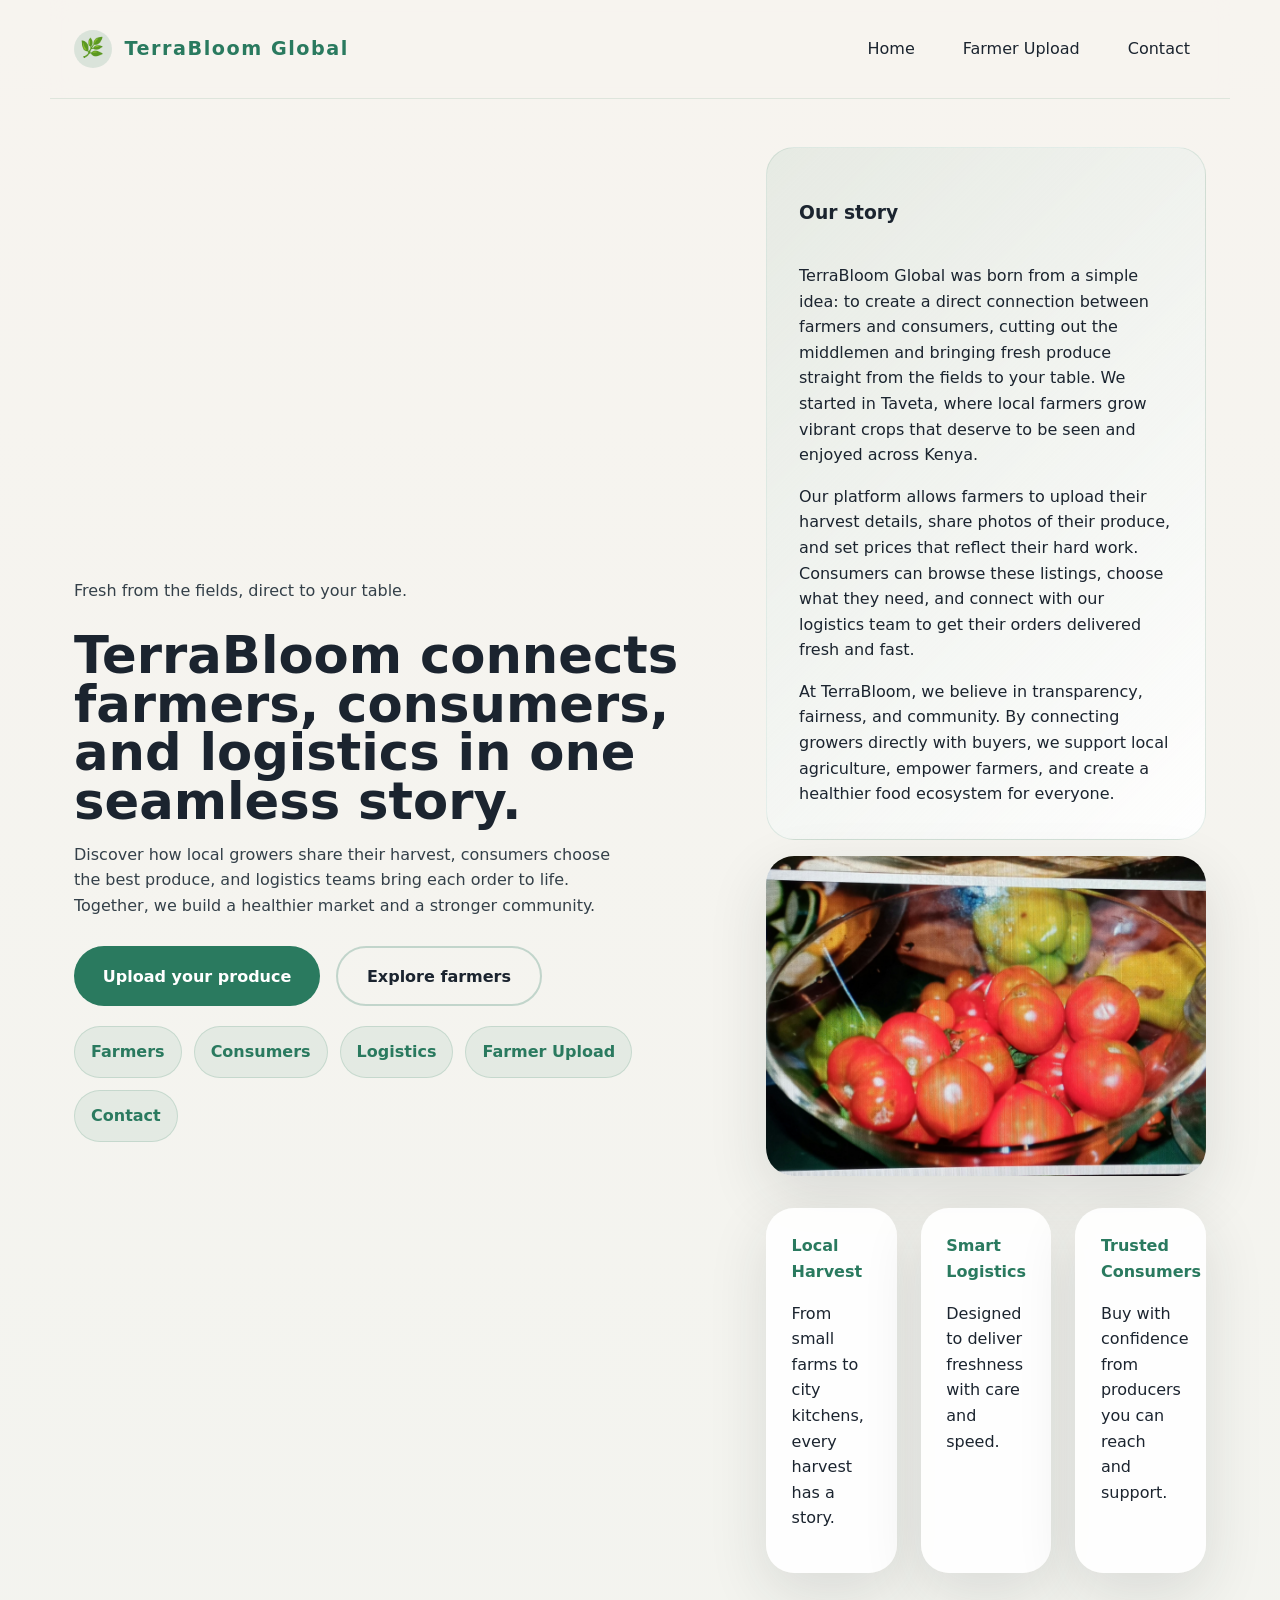
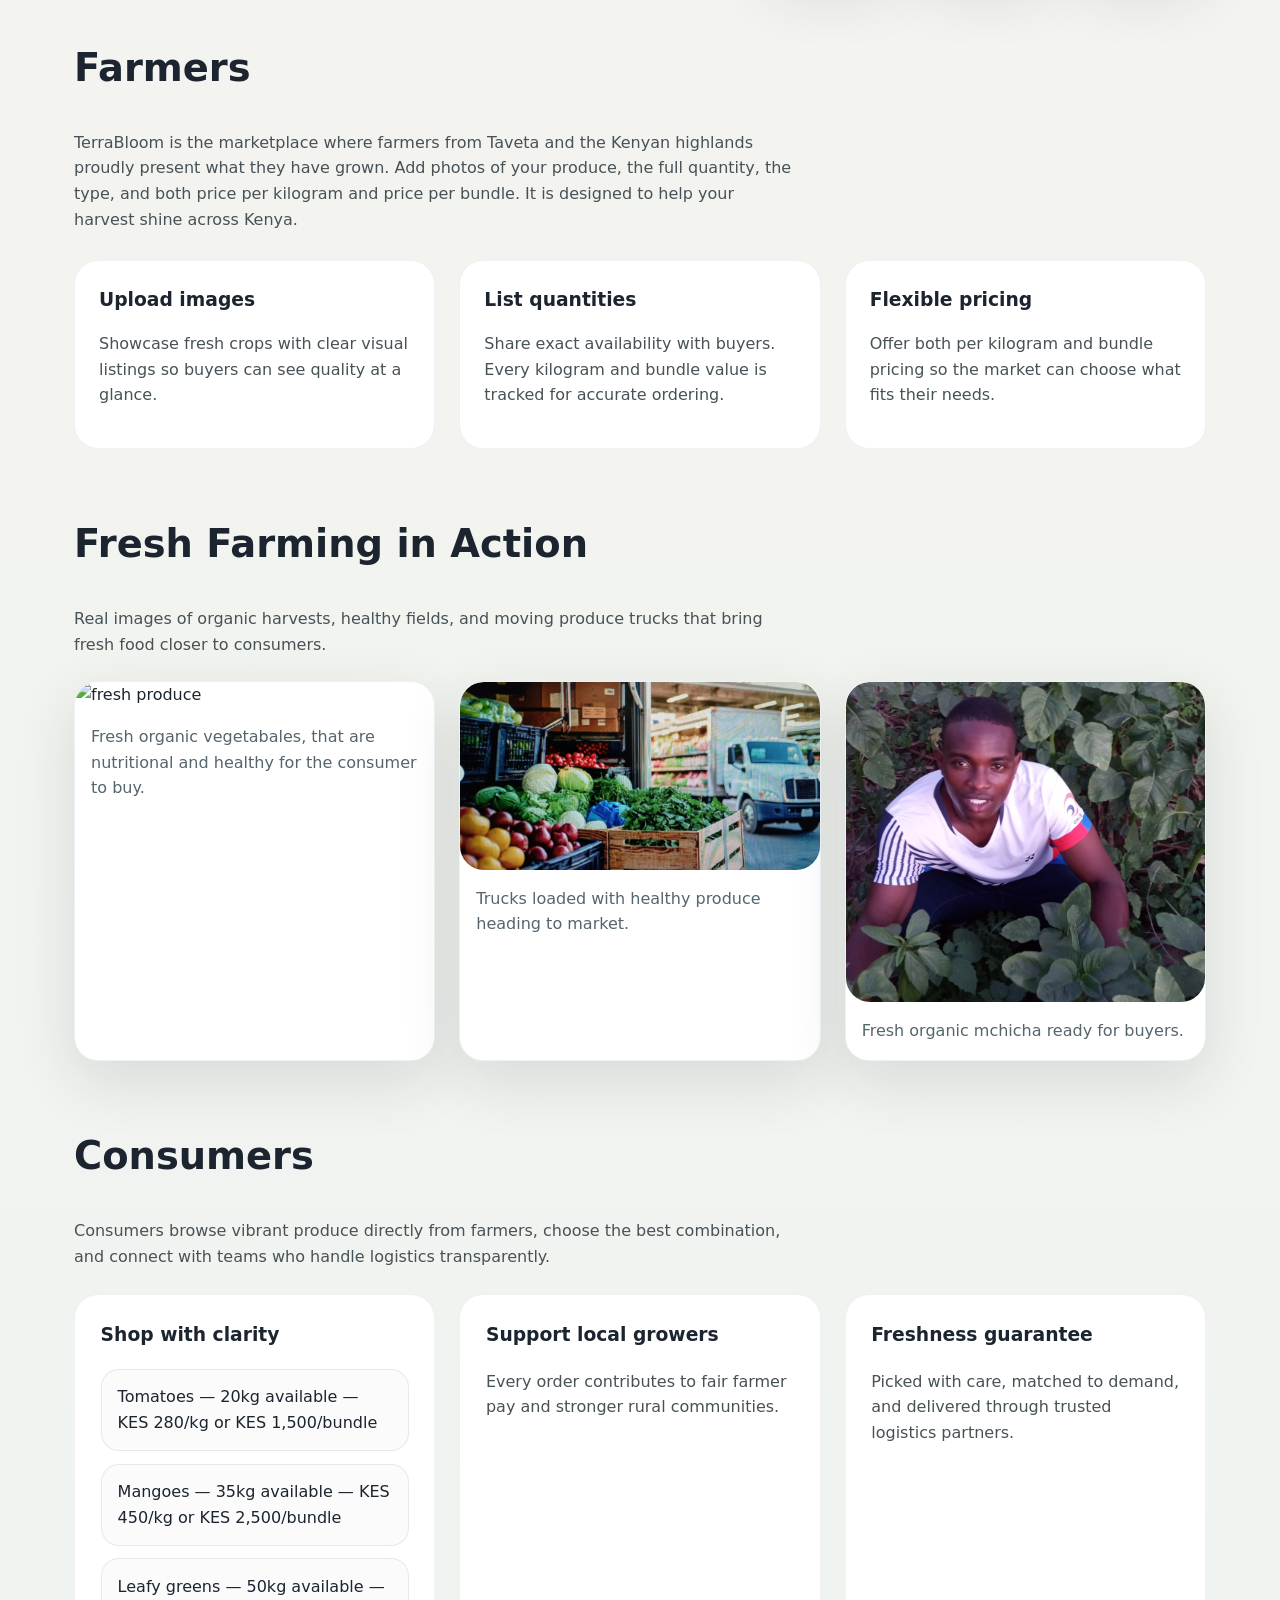
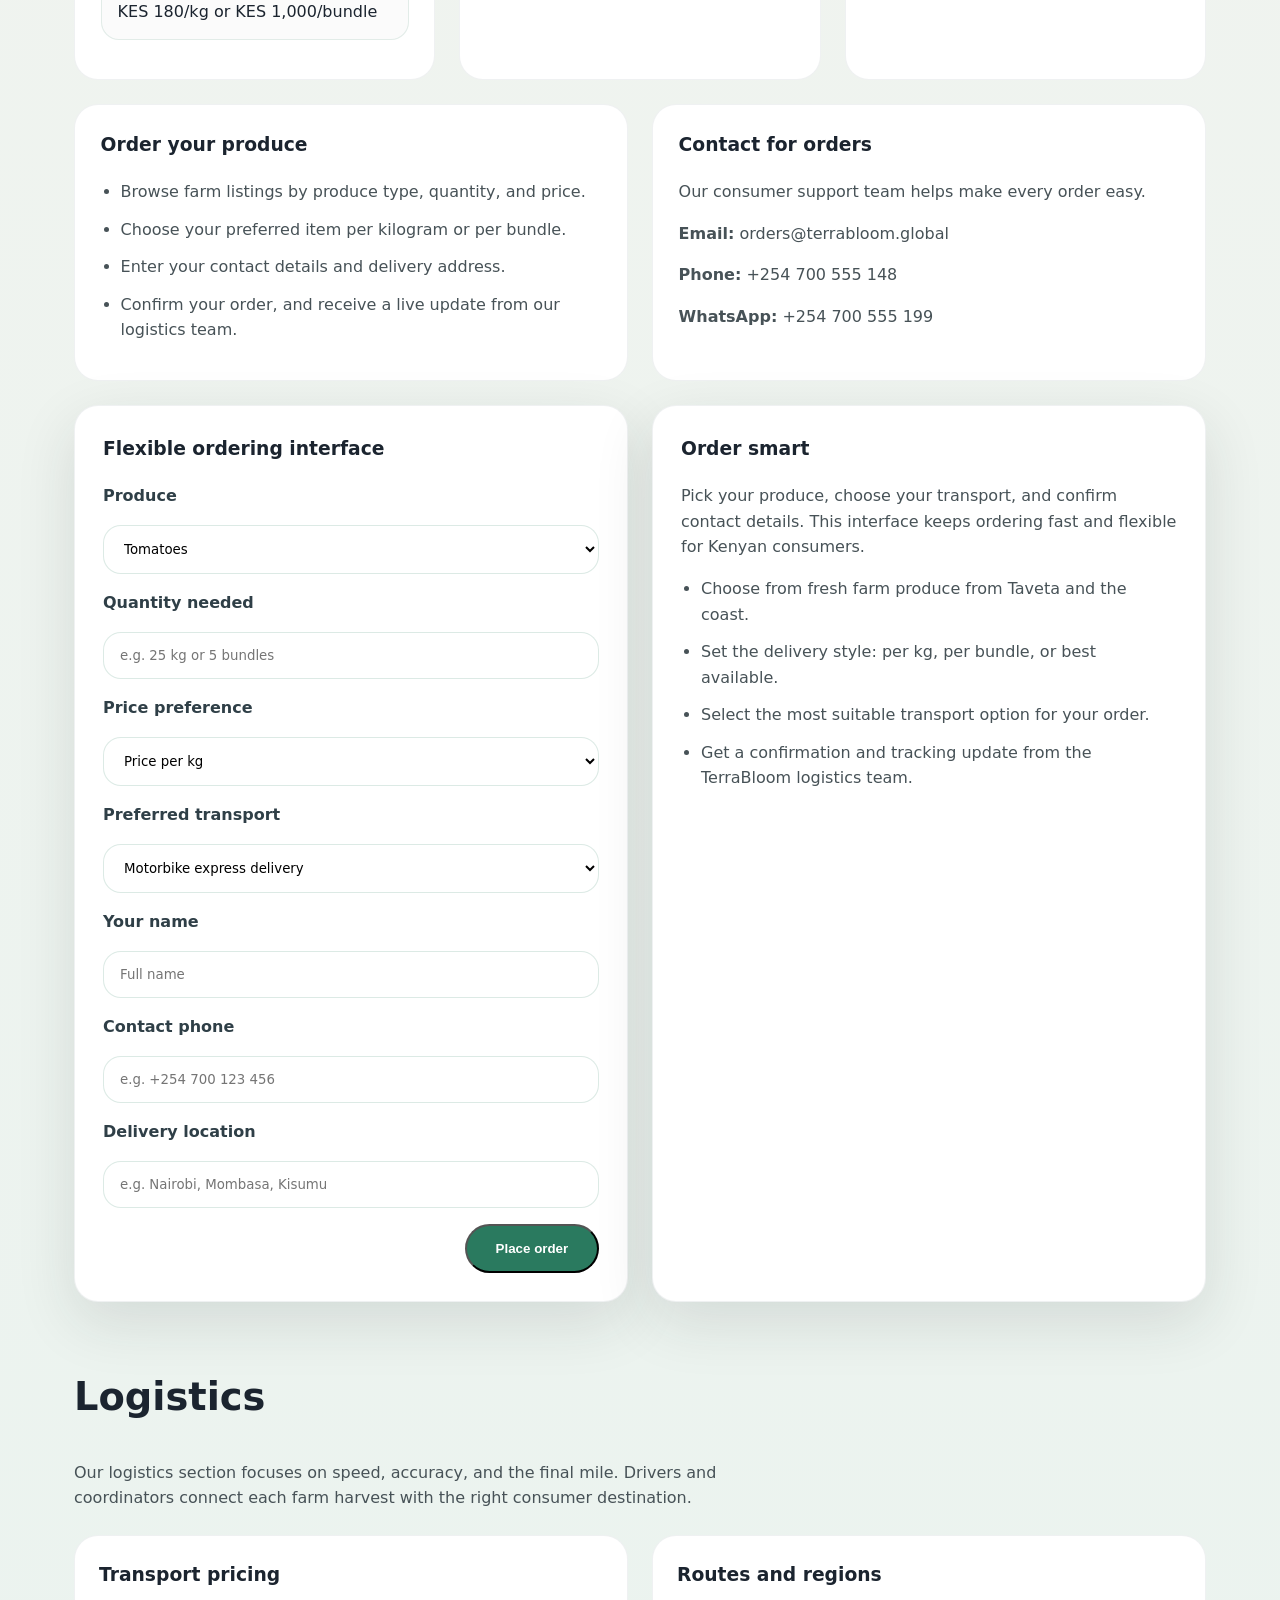
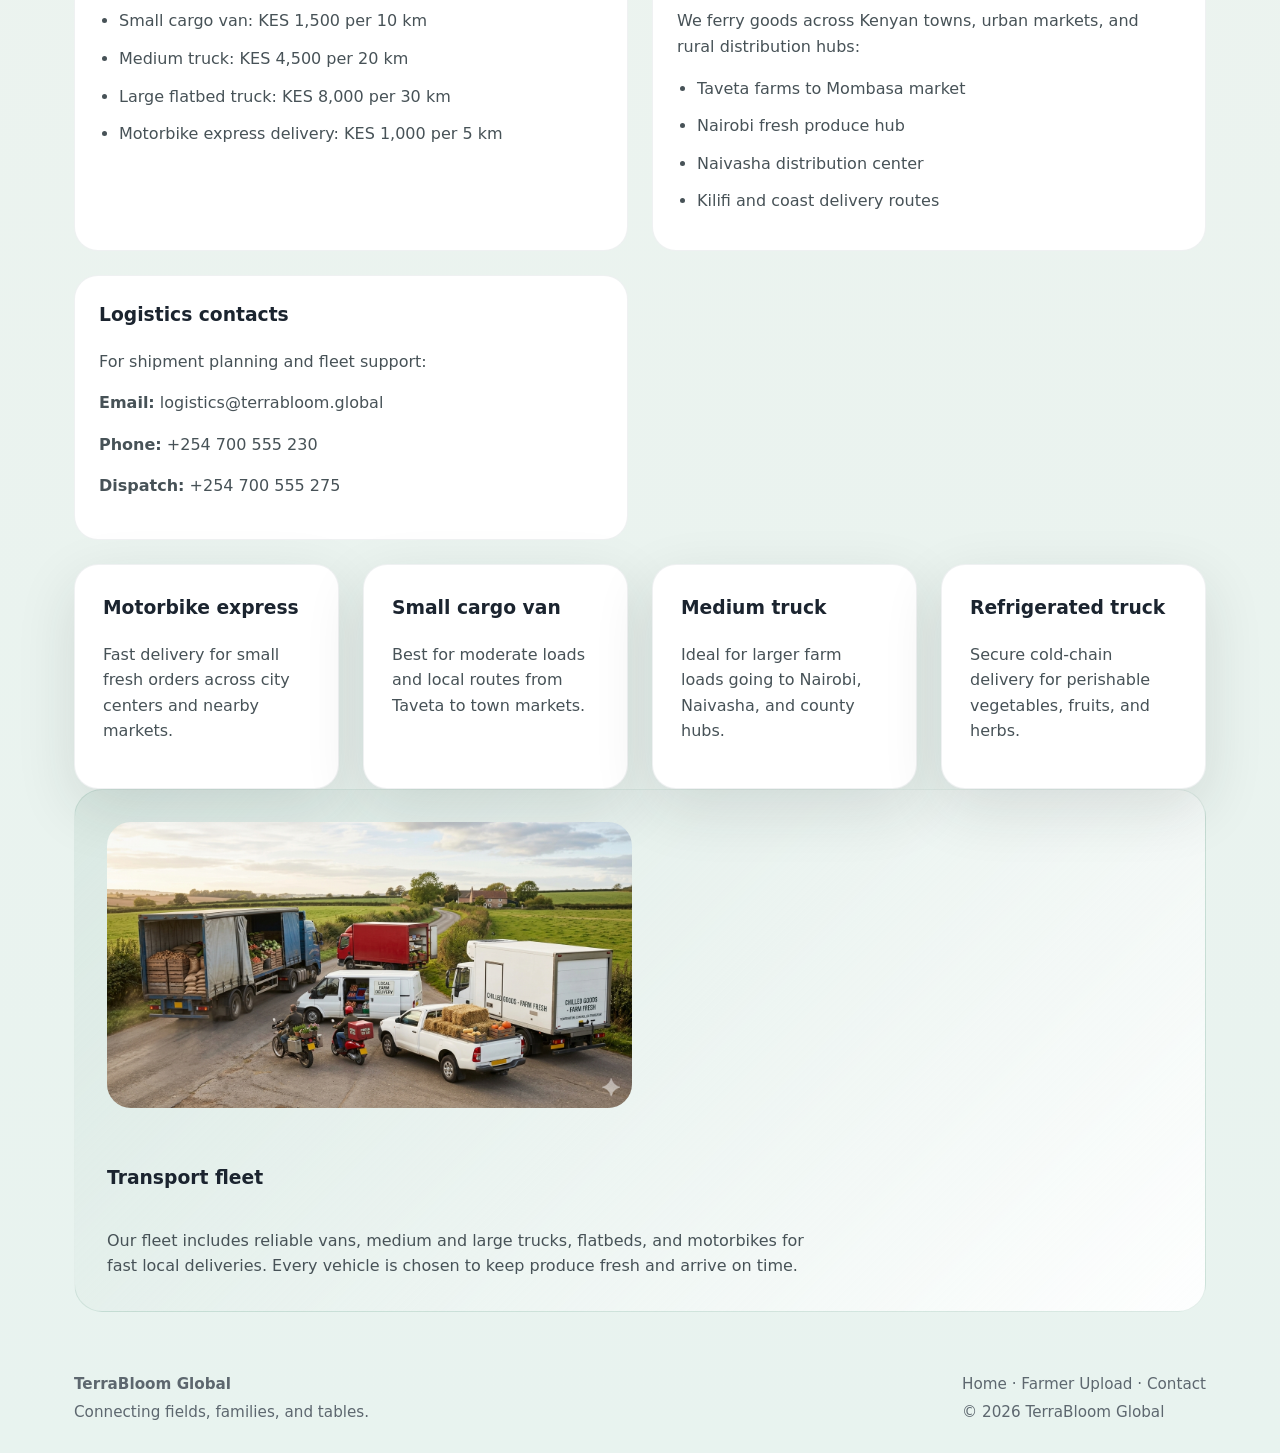
==== index.html @ 98414601 "I made my company  website consisting of the full value chain." ====
<!DOCTYPE html>
<html lang="en">
  <head>
    <meta charset="UTF-8" />
    <meta name="viewport" content="width=device-width, initial-scale=1.0" />
    <title>TerraBloom Global</title>
        <link rel="stylesheet" href="css/style.css" />
  </head>
  <body>
    <header class="site-header">
      <div class="navbar">
        <a class="brand" href="index.html"><span class="logo-mark">🌿</span>TerraBloom Global</a>
        <nav>
          <a href="index.html">Home</a>
          <a href="form upload.html">Farmer Upload</a>
          <a href="contact.html">Contact</a>
        </nav>
      </div>
    </header>

    <main>
      <section class="hero">
        <div class="hero-grid">
          <div class="hero-copy">
            <p>Fresh from the fields, direct to your table.</p>
            <h1>TerraBloom connects farmers, consumers, and logistics in one seamless story.</h1>
            <p>
              Discover how local growers share their harvest, consumers choose the best produce, and logistics teams bring each order to life.
              Together, we build a healthier market and a stronger community.
            </p>
            <div class="hero-actions">
              <a class="btn btn-primary" href="form upload.html">Upload your produce</a>
              <a class="btn btn-secondary" href="#farmers">Explore farmers</a>
            </div>
            <div class="page-links">
              <a class="btn btn-link" href="#farmers">Farmers</a>
              <a class="btn btn-link" href="#consumers">Consumers</a>
              <a class="btn btn-link" href="#transport">Logistics</a>
              <a class="btn btn-link" href="form upload.html">Farmer Upload</a>
              <a class="btn btn-link" href="contact.html">Contact</a>
            </div>
          </div>

          <div class="hero-visual">
            <div class="story-card">
              <h3>Our story</h3>
              <p>
                TerraBloom Global was born from a simple idea: to create a direct connection between farmers and consumers, cutting out the middlemen and bringing fresh produce straight from the fields to your table.
                We started in Taveta, where local farmers grow vibrant crops that deserve to be seen and enjoyed across Kenya.
              </p>
              <p>
                Our platform allows farmers to upload their harvest details, share photos of their produce, and set prices that reflect their hard work. Consumers can browse these listings, choose what they need, and connect with our logistics team to get their orders delivered fresh and fast.
              </p>
              <p>
                At TerraBloom, we believe in transparency, fairness, and community. By connecting growers directly with buyers, we support local agriculture, empower farmers, and create a healthier food ecosystem for everyone.
              </p>
            </div>
            <div class="hero-image-card">
              <img src="images/kitchen fresh.jpg" alt="kitchen fresh.jpg" />
            </div>
            <div class="split-grid">
              <div class="card">
                <strong>Local Harvest</strong>
                <p>From small farms to city kitchens, every harvest has a story.</p>
              </div>
              <div class="card">
                <strong>Smart Logistics</strong>
                <p>Designed to deliver freshness with care and speed.</p>
              </div>
              <div class="card">
                <strong>Trusted Consumers</strong>
                <p>Buy with confidence from producers you can reach and support.</p>
              </div>
            </div>
          </div>
        </div>
      </section>

      <section id="farmers" class="grid-section">
        <h2>Farmers</h2>
        <p>
          TerraBloom is the marketplace where farmers from Taveta and the Kenyan highlands proudly present what they have grown. Add photos of your produce, the full quantity, the type, and both price per kilogram and price per bundle.
          It is designed to help your harvest shine across Kenya.
        </p>
        <div class="feature-grid">
          <div class="feature-card">
            <h3>Upload images</h3>
            <p>Showcase fresh crops with clear visual listings so buyers can see quality at a glance.</p>
          </div>
          <div class="feature-card">
            <h3>List quantities</h3>
            <p>Share exact availability with buyers. Every kilogram and bundle value is tracked for accurate ordering.</p>
          </div>
          <div class="feature-card">
            <h3>Flexible pricing</h3>
            <p>Offer both per kilogram and bundle pricing so the market can choose what fits their needs.</p>
          </div>
        </div>
      </section>

      <section class="grid-section">
        <h2>Fresh Farming in Action</h2>
        <p>
          Real images of organic harvests, healthy fields, and moving produce trucks that bring fresh food closer to consumers.
        </p>
        <div class="gallery-grid">
          <article class="image-card">
            <img src="images/fresh produce.jpg" alt="fresh produce" />
            <p>Fresh organic vegetabales, that are nutritional and healthy for the consumer to buy.</p>
          </article>
          <article class="image-card">
            <img src="images/transport lorry.jpg" alt="transport lorry" />
            <p>Trucks loaded with healthy produce heading to market.</p>
          </article>
          <article class="image-card">
            <img src="images/organic produce.jpg" alt="organic produce" />
            <p>Fresh organic mchicha  ready for buyers.</p>
          </article>
        </div>
      </section>

      <section id="consumers" class="grid-section">
        <h2>Consumers</h2>
        <p>
          Consumers browse vibrant produce directly from farmers, choose the best combination, and connect with teams who handle logistics transparently.
        </p>
        <div class="section-cards">
          <article class="section-card">
            <h3>Shop with clarity</h3>
            <ul class="produce-list">
              <li>Tomatoes — 20kg available — KES 280/kg or KES 1,500/bundle</li>
              <li>Mangoes — 35kg available — KES 450/kg or KES 2,500/bundle</li>
              <li>Leafy greens — 50kg available — KES 180/kg or KES 1,000/bundle</li>
            </ul>
          </article>
          <article class="section-card">
            <h3>Support local growers</h3>
            <p>Every order contributes to fair farmer pay and stronger rural communities.</p>
          </article>
          <article class="section-card">
            <h3>Freshness guarantee</h3>
            <p>Picked with care, matched to demand, and delivered through trusted logistics partners.</p>
          </article>
        </div>
        <div class="consumer-details">
          <div class="section-card">
            <h3>Order your produce</h3>
            <ul class="order-list">
              <li>Browse farm listings by produce type, quantity, and price.</li>
              <li>Choose your preferred item per kilogram or per bundle.</li>
              <li>Enter your contact details and delivery address.</li>
              <li>Confirm your order, and receive a live update from our logistics team.</li>
            </ul>
          </div>
          <div class="section-card">
            <h3>Contact for orders</h3>
            <p>Our consumer support team helps make every order easy.</p>
            <p><strong>Email:</strong> orders@terrabloom.global</p>
            <p><strong>Phone:</strong> +254 700 555 148</p>
            <p><strong>WhatsApp:</strong> +254 700 555 199</p>
          </div>
        </div>
        <div class="consumer-order-grid">
          <article class="order-card">
            <h3>Flexible ordering interface</h3>
            <form>
              <label for="order-produce">Produce</label>
              <select id="order-produce" name="order-produce">
                <option>Tomatoes</option>
                <option>Mangoes</option>
                <option>Leafy greens</option>
                <option>Avocados</option>
                <option>Fresh herbs</option>
              </select>

              <label for="order-quantity">Quantity needed</label>
              <input type="text" id="order-quantity" name="order-quantity" placeholder="e.g. 25 kg or 5 bundles" />

              <label for="order-price">Price preference</label>
              <select id="order-price" name="order-price">
                <option>Price per kg</option>
                <option>Price per bundle</option>
                <option>Best available offer</option>
              </select>

              <label for="transport-method">Preferred transport</label>
              <select id="transport-method" name="transport-method">
                <option>Motorbike express delivery</option>
                <option>Small cargo van</option>
                <option>Medium truck</option>
                <option>Refrigerated truck</option>
              </select>

              <label for="consumer-name">Your name</label>
              <input type="text" id="consumer-name" name="consumer-name" placeholder="Full name" />

              <label for="consumer-phone">Contact phone</label>
              <input type="text" id="consumer-phone" name="consumer-phone" placeholder="e.g. +254 700 123 456" />

              <label for="consumer-location">Delivery location</label>
              <input type="text" id="consumer-location" name="consumer-location" placeholder="e.g. Nairobi, Mombasa, Kisumu" />

              <div class="submit-row">
                <button class="btn btn-primary" type="submit">Place order</button>
              </div>
            </form>
          </article>
          <article class="order-info-card">
            <h3>Order smart</h3>
            <p>Pick your produce, choose your transport, and confirm contact details. This interface keeps ordering fast and flexible for Kenyan consumers.</p>
            <ul class="order-list">
              <li>Choose from fresh farm produce from Taveta and the coast.</li>
              <li>Set the delivery style: per kg, per bundle, or best available.</li>
              <li>Select the most suitable transport option for your order.</li>
              <li>Get a confirmation and tracking update from the TerraBloom logistics team.</li>
            </ul>
          </article>
        </div>
      </section>

      <section id="transport" class="grid-section">
        <h2>Logistics</h2>
        <p>
          Our logistics section focuses on speed, accuracy, and the final mile. Drivers and coordinators connect each farm harvest with the right consumer destination.
        </p>
        <div class="transport-grid">
          <article class="transport-card">
            <h3>Transport pricing</h3>
            <ul>
              <li>Small cargo van: KES 1,500 per 10 km</li>
              <li>Medium truck: KES 4,500 per 20 km</li>
              <li>Large flatbed truck: KES 8,000 per 30 km</li>
              <li>Motorbike express delivery: KES 1,000 per 5 km</li>
            </ul>
          </article>
          <article class="transport-card">
            <h3>Routes and regions</h3>
            <p>We ferry goods across Kenyan towns, urban markets, and rural distribution hubs:</p>
            <ul>
              <li>Taveta farms to Mombasa market</li>
              <li>Nairobi fresh produce hub</li>
              <li>Naivasha distribution center</li>
              <li>Kilifi and coast delivery routes</li>
            </ul>
          </article>
          <article class="transport-card">
            <h3>Logistics contacts</h3>
            <p>For shipment planning and fleet support:</p>
            <p><strong>Email:</strong> logistics@terrabloom.global</p>
            <p><strong>Phone:</strong> +254 700 555 230</p>
            <p><strong>Dispatch:</strong> +254 700 555 275</p>
          </article>
        </div>
        <div class="transport-network-grid">
          <article class="transport-option-card">
            <h3>Motorbike express</h3>
            <p>Fast delivery for small fresh orders across city centers and nearby markets.</p>
          </article>
          <article class="transport-option-card">
            <h3>Small cargo van</h3>
            <p>Best for moderate loads and local routes from Taveta to town markets.</p>
          </article>
          <article class="transport-option-card">
            <h3>Medium truck</h3>
            <p>Ideal for larger farm loads going to Nairobi, Naivasha, and county hubs.</p>
          </article>
          <article class="transport-option-card">
            <h3>Refrigerated truck</h3>
            <p>Secure cold-chain delivery for perishable vegetables, fruits, and herbs.</p>
          </article>
        </div>
        <div class="story-card">
          <div class="vehicle-grid">
            <img src="images/transport fleet.jpg" alt="TerraBloom transport fleet" />
          </div>
          <h3>Transport fleet</h3>
          <p>
            Our fleet includes reliable vans, medium and large trucks, flatbeds, and motorbikes for fast local deliveries. Every vehicle is chosen to keep produce fresh and arrive on time.
          </p>
        </div>
      </section>
    </main>

    <footer class="site-footer">
      <div class="footer-grid">
        <div>
          <p><strong>TerraBloom Global</strong></p>
          <p>Connecting fields, families, and tables.</p>
        </div>
        <div>
          <p><a href="index.html">Home</a> · <a href="form upload.html">Farmer Upload</a> · <a href="contact.html">Contact</a></p>
          <p>&copy; 2026 TerraBloom Global</p>
        </div>
      </div>
    </footer>
  </body>
</html>
---- css/style.css ----
/* TerraBloom Global site styles */
:root {
  --bg: #f7f4ef;
  --card: rgba(255, 255, 255, 0.92);
  --text: #1b242f;
  --accent: #2a7a5f;
  --accent-soft: #c4dfd6;
  --shadow: 0 20px 60px rgba(33, 38, 45, 0.12);
}

* {
  box-sizing: border-box;
}

body {
  margin: 0;
  font-family: Inter, system-ui, -apple-system, BlinkMacSystemFont, "Segoe UI", sans-serif;
  background: linear-gradient(180deg, #f7f4ef 0%, #e8f3ef 100%);
  color: var(--text);
  line-height: 1.6;
}

a {
  color: inherit;
  text-decoration: none;
}

img {
  max-width: 100%;
  display: block;
}

.site-header,
.site-footer {
  padding: 1.5rem 1.5rem;
  max-width: 1180px;
  margin: 0 auto;
}

.site-header {
  position: sticky;
  top: 0;
  backdrop-filter: blur(12px);
  background: rgba(247, 244, 239, 0.92);
  border-bottom: 1px solid rgba(42, 122, 95, 0.12);
  z-index: 10;
}

.navbar {
  display: flex;
  align-items: center;
  justify-content: space-between;
  gap: 1rem;
}

.navbar .brand {
  font-weight: 800;
  font-size: 1.2rem;
  letter-spacing: 0.08em;
  color: var(--accent);
}

.navbar nav {
  display: flex;
  gap: 1rem;
  flex-wrap: wrap;
}

.navbar nav a {
  padding: 0.75rem 1rem;
  border-radius: 999px;
  transition: all 0.2s ease;
}

.navbar nav a:hover {
  background: rgba(42, 122, 95, 0.1);
}

.hero {
  max-width: 1180px;
  margin: 0 auto;
  padding: 3rem 1.5rem 2rem;
}

.hero-grid {
  display: grid;
  grid-template-columns: 1.2fr 0.8fr;
  align-items: center;
  gap: 2rem;
}

.hero-copy h1 {
  margin: 0 0 1rem;
  font-size: clamp(2.6rem, 4vw, 4.2rem);
  line-height: 0.95;
}

.hero-copy p {
  margin: 0 0 1.75rem;
  max-width: 560px;
  color: #344049;
}

.hero-actions {
  display: flex;
  gap: 1rem;
  flex-wrap: wrap;
}

.btn {
  display: inline-flex;
  align-items: center;
  justify-content: center;
  border-radius: 999px;
  font-weight: 700;
  transition: transform 0.2s ease, background 0.2s ease;
}

.btn-primary {
  padding: 0.95rem 1.8rem;
  background: var(--accent);
  color: white;
}

.btn-secondary {
  padding: 0.95rem 1.8rem;
  background: transparent;
  border: 2px solid rgba(42, 122, 95, 0.25);
  color: var(--text);
}

.btn:hover {
  transform: translateY(-1px);
}

.page-links {
  display: flex;
  flex-wrap: wrap;
  gap: 0.75rem;
  margin-top: 1.25rem;
}

.btn-link {
  display: inline-flex;
  padding: 0.75rem 1rem;
  border-radius: 999px;
  background: rgba(42, 122, 95, 0.08);
  color: var(--accent);
  border: 1px solid rgba(42, 122, 95, 0.16);
}

.consumer-order-grid,
.transport-network-grid {
  display: grid;
  gap: 1.5rem;
  grid-template-columns: repeat(2, minmax(0, 1fr));
  margin-top: 1.5rem;
}

.order-card,
.order-info-card,
.transport-option-card {
  padding: 1.75rem;
  border-radius: 24px;
  background: white;
  border: 1px solid rgba(58, 80, 88, 0.08);
  box-shadow: var(--shadow);
}

.order-card h3,
.order-info-card h3,
.transport-option-card h3 {
  margin-top: 0;
}

.order-info-card p,
.transport-option-card p {
  color: #475257;
}

.transport-network-grid {
  grid-template-columns: repeat(4, minmax(0, 1fr));
}

@media (max-width: 960px) {
  .consumer-order-grid,
  .transport-network-grid {
    grid-template-columns: 1fr;
  }
}

.vehicle-grid {
  display: grid;
  grid-template-columns: repeat(2, minmax(0, 1fr));
  gap: 1rem;
  margin-bottom: 1.25rem;
}

.vehicle-image {
  width: 100%;
  height: 180px;
  object-fit: cover;
  border-radius: 18px;
  box-shadow: var(--shadow);
}

@media (max-width: 680px) {
  .vehicle-grid {
    grid-template-columns: 1fr;
  }
}

.hero-visual {
  display: grid;
  gap: 1rem;
}

.card {
  background: var(--card);
  border-radius: 28px;
  padding: 1.6rem;
  box-shadow: var(--shadow);
}

.card strong {
  color: var(--accent);
}

.split-grid {
  display: grid;
  grid-template-columns: repeat(3, minmax(0, 1fr));
  gap: 1.5rem;
  margin-top: 1rem;
}

.grid-section {
  max-width: 1180px;
  margin: 0 auto;
  padding: 2rem 1.5rem;
}

.grid-section h2 {
  margin-top: 0;
  font-size: clamp(2rem, 3vw, 2.8rem);
}

.grid-section p {
  max-width: 720px;
  color: #475257;
}

.feature-grid {
  display: grid;
  gap: 1.5rem;
  grid-template-columns: repeat(3, minmax(0, 1fr));
  margin-top: 1.75rem;
}

.feature-card {
  padding: 1.5rem;
  background: white;
  border-radius: 24px;
  border: 1px solid rgba(58, 80, 88, 0.08);
}

.feature-card h3 {
  margin: 0 0 0.75rem;
}

.story-card {
  display: grid;
  gap: 1rem;
  padding: 2rem;
  background: linear-gradient(135deg, rgba(42, 122, 95, 0.08), rgba(255, 255, 255, 0.92));
  border-radius: 28px;
  border: 1px solid rgba(42, 122, 95, 0.12);
}

.story-card p {
  margin: 0;
}

.section-cards {
  display: grid;
  gap: 1.5rem;
  grid-template-columns: repeat(3, minmax(0, 1fr));
  margin-top: 1.5rem;
}

.section-card {
  padding: 1.6rem;
  border-radius: 24px;
  background: white;
  border: 1px solid rgba(58, 80, 88, 0.08);
}

.section-card h3 {
  margin-top: 0;
}

.hero-image-card {
  border-radius: 28px;
  overflow: hidden;
  box-shadow: var(--shadow);
}

.hero-image-card img,
.image-card img,
.story-card img,
.section-image {
  width: 100%;
  display: block;
  border-radius: 24px;
  object-fit: cover;
  max-height: 320px;
}

.gallery-grid {
  display: grid;
  gap: 1.5rem;
  grid-template-columns: repeat(3, minmax(0, 1fr));
  margin-top: 1.5rem;
}

.image-card {
  background: white;
  border-radius: 24px;
  overflow: hidden;
  box-shadow: var(--shadow);
  border: 1px solid rgba(58, 80, 88, 0.08);
}

.image-card p {
  margin: 1rem;
  color: #55656d;
}

.story-card {
  display: grid;
  gap: 1rem;
  padding: 2rem;
  background: linear-gradient(135deg, rgba(42, 122, 95, 0.08), rgba(255, 255, 255, 0.92));
  border-radius: 28px;
  border: 1px solid rgba(42, 122, 95, 0.12);
}

.produce-list {
  list-style: none;
  margin: 0;
  padding: 0;
}

.produce-list li {
  padding: 0.9rem 1rem;
  border-radius: 18px;
  margin-bottom: 0.8rem;
  border: 1px solid rgba(42, 122, 95, 0.12);
  background: #fbfbfb;
}

.contact-panel {
  display: grid;
  gap: 1.5rem;
  grid-template-columns: 1.2fr 0.8fr;
  align-items: center;
}

.contact-panel .contact-card {
  padding: 2rem;
}

.footer-grid {
  display: flex;
  flex-wrap: wrap;
  justify-content: space-between;
  gap: 1rem;
  font-size: 0.95rem;
  color: #5d676f;
}

footer p {
  margin: 0.25rem 0;
}

.logo-mark {
  display: inline-flex;
  align-items: center;
  justify-content: center;
  width: 2.4rem;
  height: 2.4rem;
  margin-right: 0.75rem;
  border-radius: 50%;
  background: rgba(42, 122, 95, 0.14);
  font-size: 1.2rem;
}

.consumer-details,
.transport-grid {
  display: grid;
  gap: 1.5rem;
  grid-template-columns: repeat(2, minmax(0, 1fr));
  margin-top: 1.5rem;
}

.transport-card {
  padding: 1.5rem;
  border-radius: 24px;
  background: white;
  border: 1px solid rgba(58, 80, 88, 0.08);
}

.transport-card h3 {
  margin-top: 0;
}

.transport-card ul,
.order-list {
  margin: 0;
  padding-left: 1.25rem;
}

.transport-card li,
.order-list li {
  margin-bottom: 0.75rem;
  color: #475257;
}

@media (max-width: 960px) {
  .consumer-details,
  .transport-grid {
    grid-template-columns: 1fr;
  }
}

@media (max-width: 960px) {
  .hero-grid,
  .contact-panel,
  .split-grid,
  .feature-grid,
  .section-cards {
    grid-template-columns: 1fr;
  }
}

@media (max-width: 680px) {
  .site-header,
  .hero,
  .grid-section,
  .site-footer {
    padding-left: 1rem;
    padding-right: 1rem;
  }

  .navbar {
    flex-direction: column;
    align-items: flex-start;
  }

  .navbar nav {
    width: 100%;
    justify-content: space-between;
  }
}

form {
  display: grid;
  gap: 1rem;
}

label {
  display: grid;
  gap: 0.35rem;
  font-weight: 600;
  color: #2f3f47;
}

input,
select,
textarea {
  width: 100%;
  padding: 0.95rem 1rem;
  border: 1px solid rgba(42, 122, 95, 0.16);
  border-radius: 18px;
  background: white;
  font-family: inherit;
}

textarea {
  min-height: 160px;
  resize: vertical;
}

input[type="file"] {
  padding: 0.5rem 0.9rem;
}

.form-note {
  color: #56666f;
  font-size: 0.95rem;
}

.submit-row {
  display: flex;
  justify-content: flex-end;
}

.submit-row .btn-primary {
  width: auto;
}
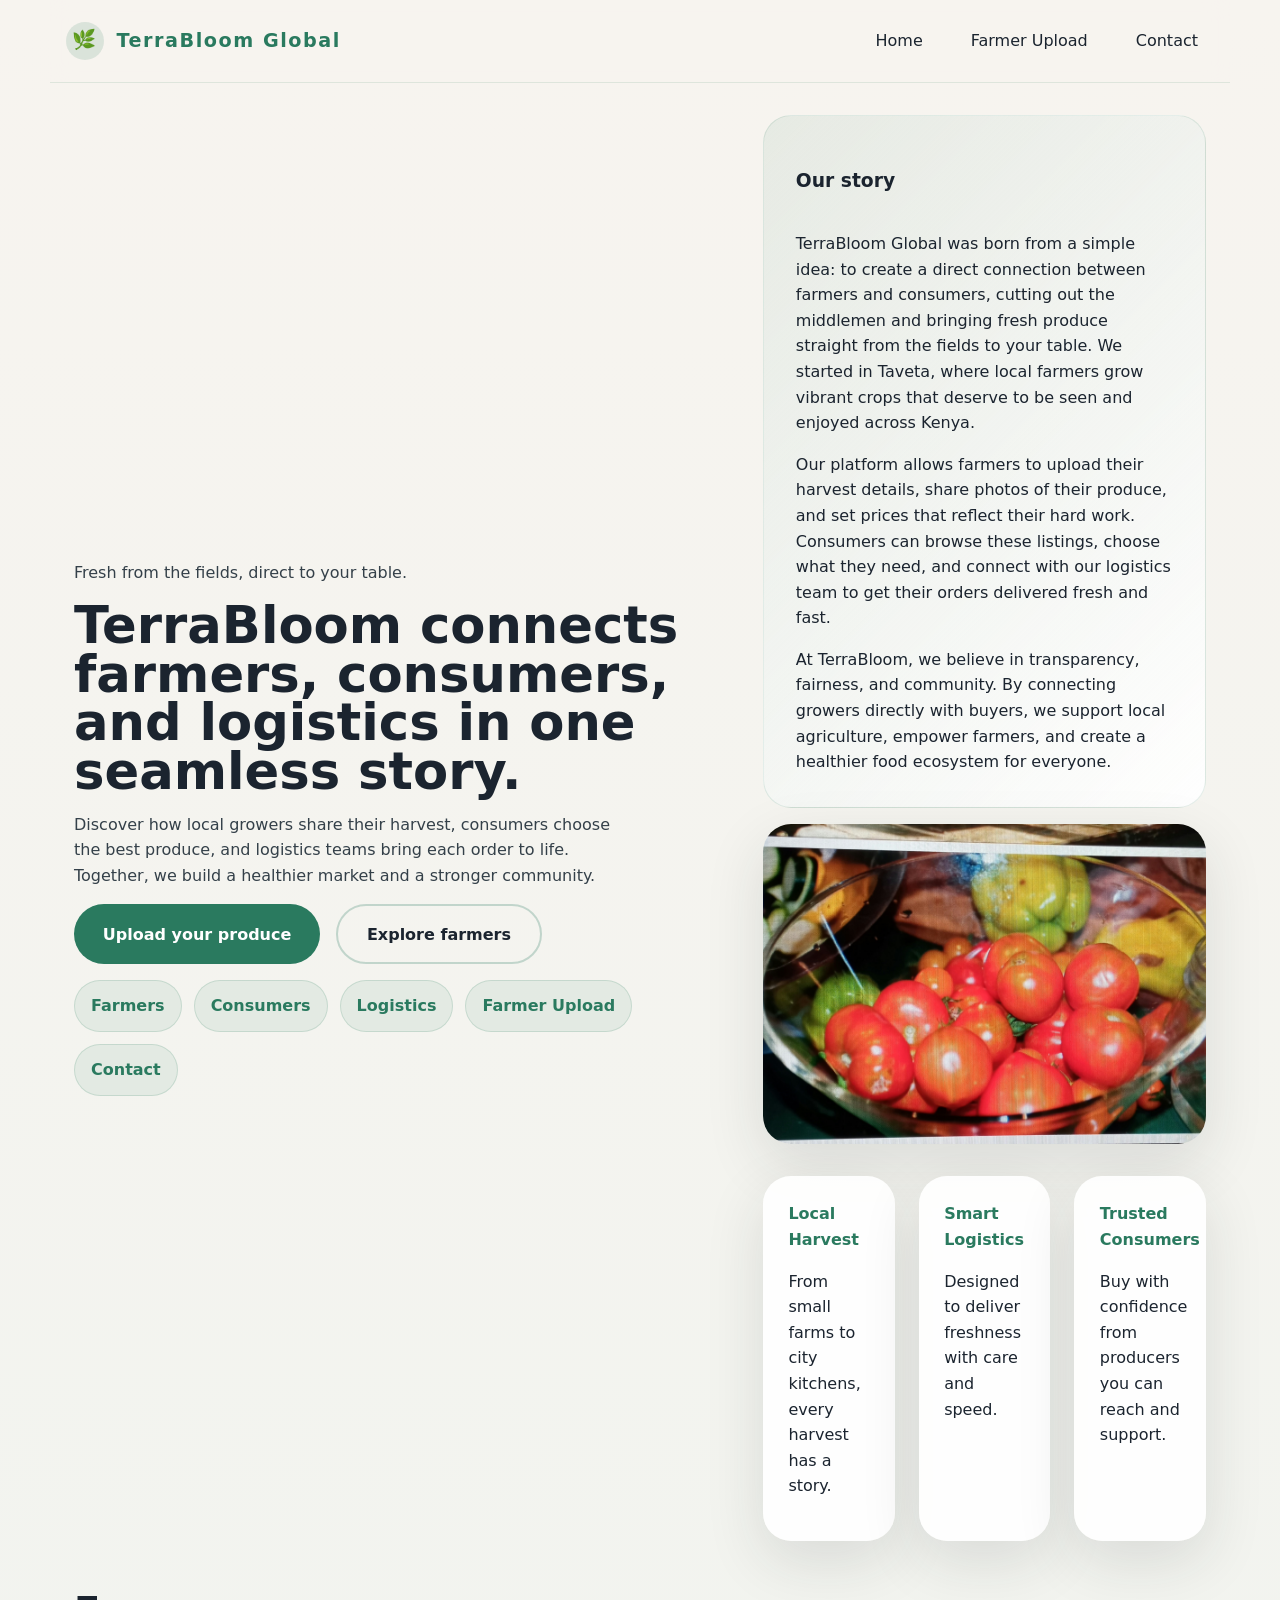
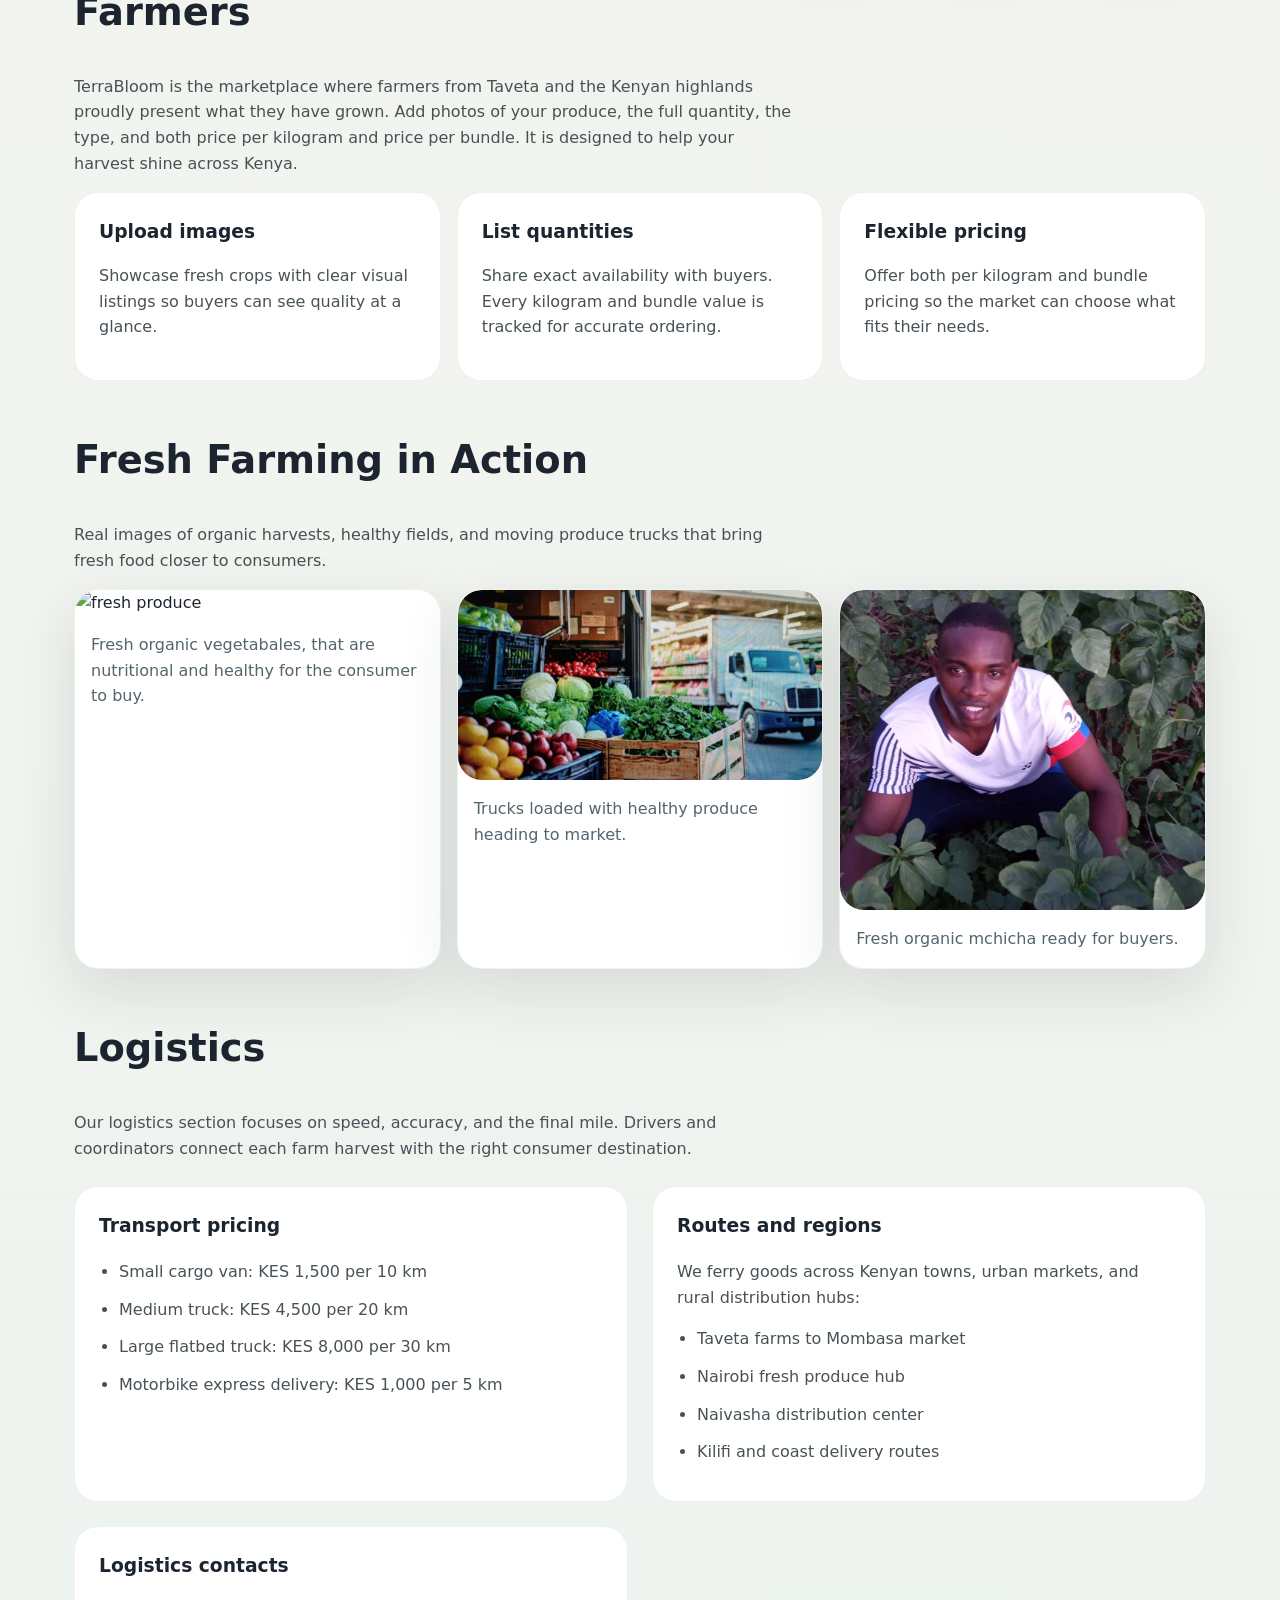
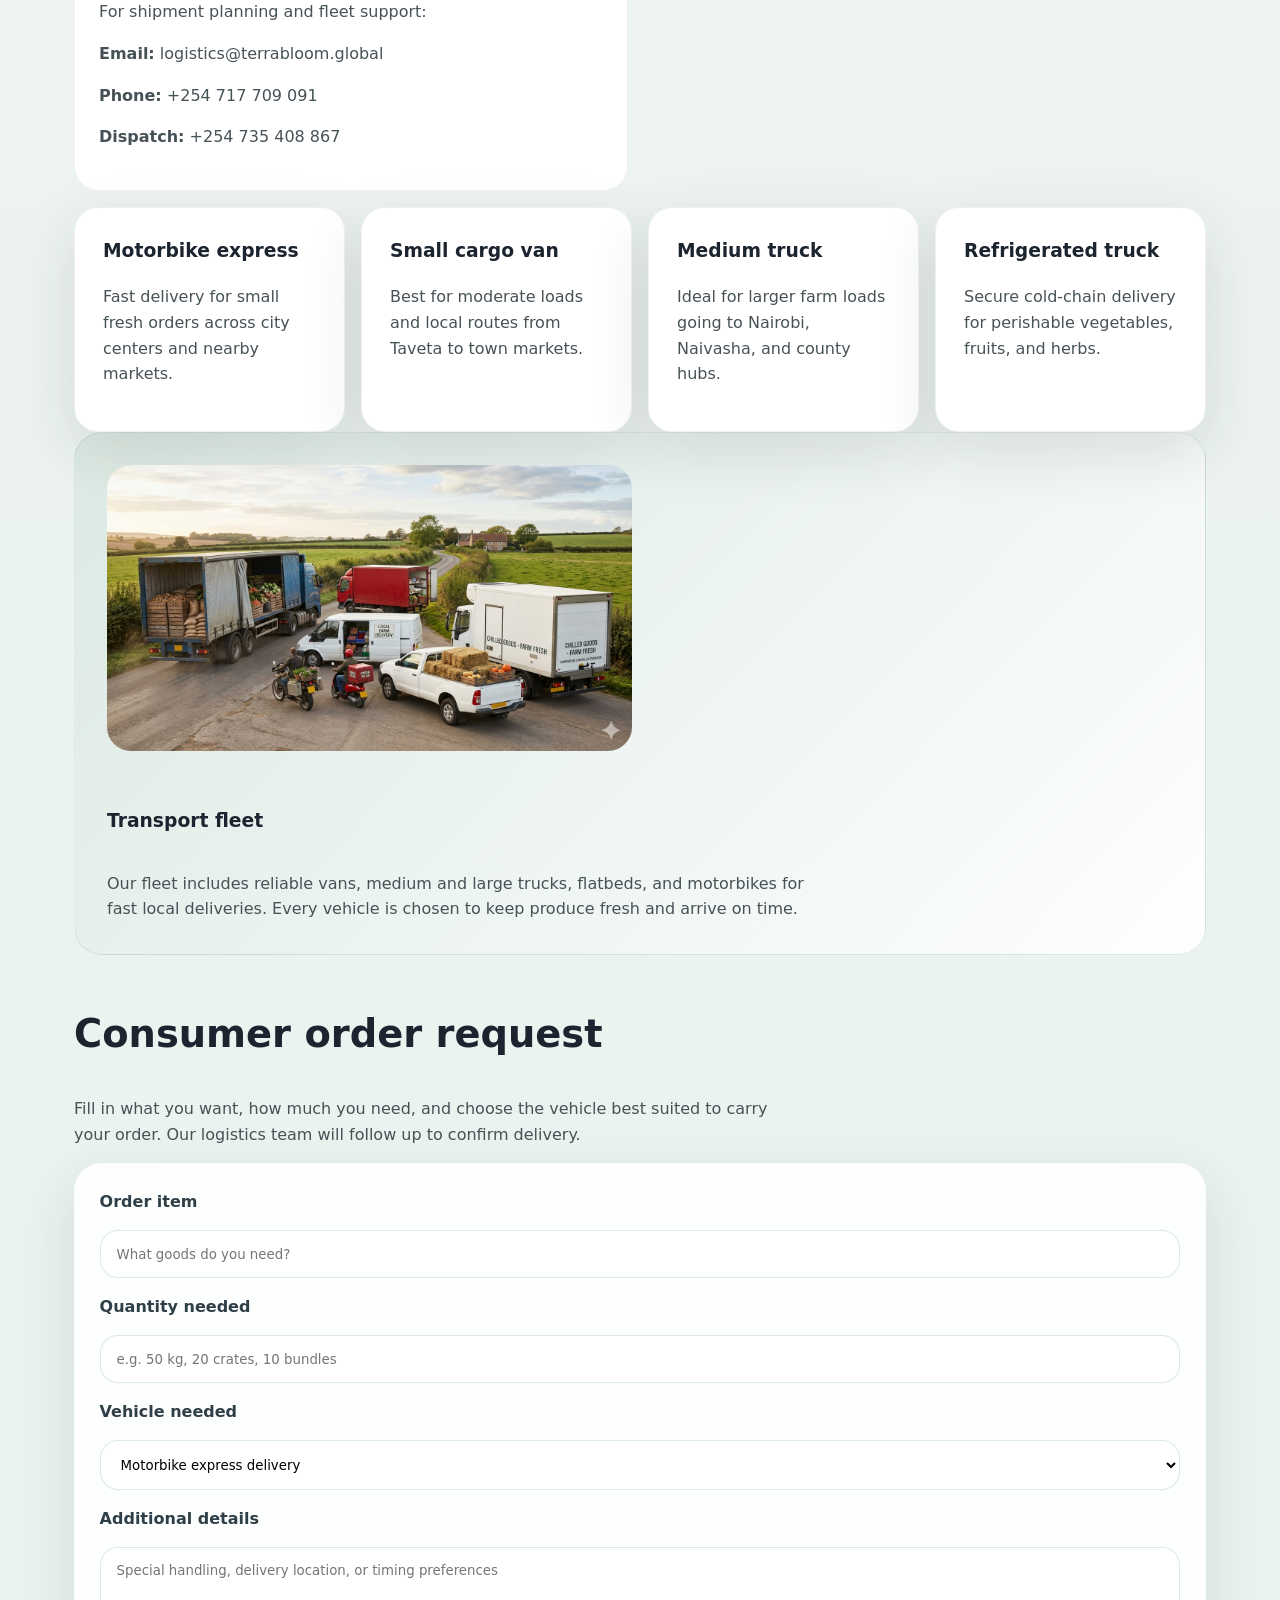
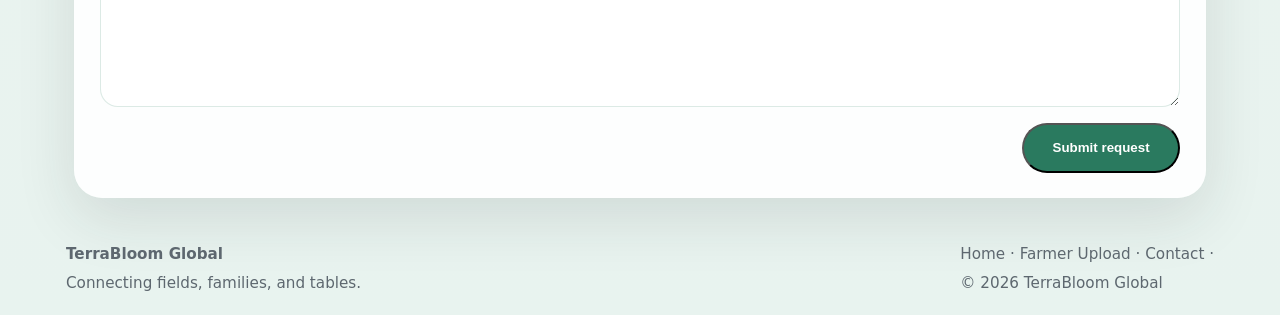
==== commit 366036b2: "I tried to remove the admin section from being visiable and I have incurred some errors to be create" ====
--- a/index.html
+++ b/index.html
@@ -119,104 +119,7 @@
         </div>
       </section>
 
-      <section id="consumers" class="grid-section">
-        <h2>Consumers</h2>
-        <p>
-          Consumers browse vibrant produce directly from farmers, choose the best combination, and connect with teams who handle logistics transparently.
-        </p>
-        <div class="section-cards">
-          <article class="section-card">
-            <h3>Shop with clarity</h3>
-            <ul class="produce-list">
-              <li>Tomatoes — 20kg available — KES 280/kg or KES 1,500/bundle</li>
-              <li>Mangoes — 35kg available — KES 450/kg or KES 2,500/bundle</li>
-              <li>Leafy greens — 50kg available — KES 180/kg or KES 1,000/bundle</li>
-            </ul>
-          </article>
-          <article class="section-card">
-            <h3>Support local growers</h3>
-            <p>Every order contributes to fair farmer pay and stronger rural communities.</p>
-          </article>
-          <article class="section-card">
-            <h3>Freshness guarantee</h3>
-            <p>Picked with care, matched to demand, and delivered through trusted logistics partners.</p>
-          </article>
-        </div>
-        <div class="consumer-details">
-          <div class="section-card">
-            <h3>Order your produce</h3>
-            <ul class="order-list">
-              <li>Browse farm listings by produce type, quantity, and price.</li>
-              <li>Choose your preferred item per kilogram or per bundle.</li>
-              <li>Enter your contact details and delivery address.</li>
-              <li>Confirm your order, and receive a live update from our logistics team.</li>
-            </ul>
-          </div>
-          <div class="section-card">
-            <h3>Contact for orders</h3>
-            <p>Our consumer support team helps make every order easy.</p>
-            <p><strong>Email:</strong> orders@terrabloom.global</p>
-            <p><strong>Phone:</strong> +254 700 555 148</p>
-            <p><strong>WhatsApp:</strong> +254 700 555 199</p>
-          </div>
-        </div>
-        <div class="consumer-order-grid">
-          <article class="order-card">
-            <h3>Flexible ordering interface</h3>
-            <form>
-              <label for="order-produce">Produce</label>
-              <select id="order-produce" name="order-produce">
-                <option>Tomatoes</option>
-                <option>Mangoes</option>
-                <option>Leafy greens</option>
-                <option>Avocados</option>
-                <option>Fresh herbs</option>
-              </select>
-
-              <label for="order-quantity">Quantity needed</label>
-              <input type="text" id="order-quantity" name="order-quantity" placeholder="e.g. 25 kg or 5 bundles" />
-
-              <label for="order-price">Price preference</label>
-              <select id="order-price" name="order-price">
-                <option>Price per kg</option>
-                <option>Price per bundle</option>
-                <option>Best available offer</option>
-              </select>
-
-              <label for="transport-method">Preferred transport</label>
-              <select id="transport-method" name="transport-method">
-                <option>Motorbike express delivery</option>
-                <option>Small cargo van</option>
-                <option>Medium truck</option>
-                <option>Refrigerated truck</option>
-              </select>
-
-              <label for="consumer-name">Your name</label>
-              <input type="text" id="consumer-name" name="consumer-name" placeholder="Full name" />
-
-              <label for="consumer-phone">Contact phone</label>
-              <input type="text" id="consumer-phone" name="consumer-phone" placeholder="e.g. +254 700 123 456" />
-
-              <label for="consumer-location">Delivery location</label>
-              <input type="text" id="consumer-location" name="consumer-location" placeholder="e.g. Nairobi, Mombasa, Kisumu" />
-
-              <div class="submit-row">
-                <button class="btn btn-primary" type="submit">Place order</button>
-              </div>
-            </form>
-          </article>
-          <article class="order-info-card">
-            <h3>Order smart</h3>
-            <p>Pick your produce, choose your transport, and confirm contact details. This interface keeps ordering fast and flexible for Kenyan consumers.</p>
-            <ul class="order-list">
-              <li>Choose from fresh farm produce from Taveta and the coast.</li>
-              <li>Set the delivery style: per kg, per bundle, or best available.</li>
-              <li>Select the most suitable transport option for your order.</li>
-              <li>Get a confirmation and tracking update from the TerraBloom logistics team.</li>
-            </ul>
-          </article>
-        </div>
-      </section>
+   
 
       <section id="transport" class="grid-section">
         <h2>Logistics</h2>
@@ -247,8 +150,8 @@
             <h3>Logistics contacts</h3>
             <p>For shipment planning and fleet support:</p>
             <p><strong>Email:</strong> logistics@terrabloom.global</p>
-            <p><strong>Phone:</strong> +254 700 555 230</p>
-            <p><strong>Dispatch:</strong> +254 700 555 275</p>
+            <p><strong>Phone:</strong> +254 717 709 091</p>
+            <p><strong>Dispatch:</strong> +254 735 408 867</p>
           </article>
         </div>
         <div class="transport-network-grid">
@@ -277,6 +180,38 @@
           <p>
             Our fleet includes reliable vans, medium and large trucks, flatbeds, and motorbikes for fast local deliveries. Every vehicle is chosen to keep produce fresh and arrive on time.
           </p>
+        </div>
+      </section>
+
+      <section id="consumers" class="grid-section">
+        <h2>Consumer order request</h2>
+        <p>
+          Fill in what you want, how much you need, and choose the vehicle best suited to carry your order. Our logistics team will follow up to confirm delivery.
+        </p>
+        <div class="contact-card card">
+          <form action="#" method="post">
+            <label for="consumer-item">Order item</label>
+            <input type="text" id="consumer-item" name="consumer-item" placeholder="What goods do you need?" required />
+
+            <label for="consumer-quantity">Quantity needed</label>
+            <input type="text" id="consumer-quantity" name="consumer-quantity" placeholder="e.g. 50 kg, 20 crates, 10 bundles" required />
+
+            <label for="consumer-vehicle">Vehicle needed</label>
+            <select id="consumer-vehicle" name="consumer-vehicle">
+              <option>Motorbike express delivery</option>
+              <option>Small cargo van</option>
+              <option>Medium truck</option>
+              <option>Large flatbed truck</option>
+              <option>Refrigerated truck</option>
+            </select>
+
+            <label for="consumer-details">Additional details</label>
+            <textarea id="consumer-details" name="consumer-details" placeholder="Special handling, delivery location, or timing preferences"></textarea>
+
+            <div class="submit-row">
+              <button class="btn btn-primary" type="submit">Submit request</button>
+            </div>
+          </form>
         </div>
       </section>
     </main>
@@ -288,7 +223,7 @@
           <p>Connecting fields, families, and tables.</p>
         </div>
         <div>
-          <p><a href="index.html">Home</a> · <a href="form upload.html">Farmer Upload</a> · <a href="contact.html">Contact</a></p>
+          <p><a href="index.html">Home</a> · <a href="form upload.html">Farmer Upload</a> · <a href="contact.html">Contact</a> ·
           <p>&copy; 2026 TerraBloom Global</p>
         </div>
       </div>
--- a/css/style.css
+++ b/css/style.css
@@ -32,7 +32,7 @@
 
 .site-header,
 .site-footer {
-  padding: 1.5rem 1.5rem;
+  padding: 1rem 1rem;
   max-width: 1180px;
   margin: 0 auto;
 }
@@ -79,14 +79,14 @@
 .hero {
   max-width: 1180px;
   margin: 0 auto;
-  padding: 3rem 1.5rem 2rem;
+  padding: 2rem 1.5rem 1rem;
 }
 
 .hero-grid {
   display: grid;
   grid-template-columns: 1.2fr 0.8fr;
   align-items: center;
-  gap: 2rem;
+  gap: 1.5rem;
 }
 
 .hero-copy h1 {
@@ -96,7 +96,7 @@
 }
 
 .hero-copy p {
-  margin: 0 0 1.75rem;
+  margin: 0 0 1rem;
   max-width: 560px;
   color: #344049;
 }
@@ -137,7 +137,7 @@
   display: flex;
   flex-wrap: wrap;
   gap: 0.75rem;
-  margin-top: 1.25rem;
+  margin-top: 1rem;
 }
 
 .btn-link {
@@ -180,6 +180,8 @@
 
 .transport-network-grid {
   grid-template-columns: repeat(4, minmax(0, 1fr));
+  gap: 1rem;
+  margin-top: 1rem;
 }
 
 @media (max-width: 960px) {
@@ -236,7 +238,7 @@
 .grid-section {
   max-width: 1180px;
   margin: 0 auto;
-  padding: 2rem 1.5rem;
+  padding: 1.5rem 1.5rem;
 }
 
 .grid-section h2 {
@@ -251,9 +253,9 @@
 
 .feature-grid {
   display: grid;
-  gap: 1.5rem;
+  gap: 1rem;
   grid-template-columns: repeat(3, minmax(0, 1fr));
-  margin-top: 1.75rem;
+  margin-top: 1rem;
 }
 
 .feature-card {
@@ -317,9 +319,9 @@
 
 .gallery-grid {
   display: grid;
-  gap: 1.5rem;
+  gap: 1rem;
   grid-template-columns: repeat(3, minmax(0, 1fr));
-  margin-top: 1.5rem;
+  margin-top: 1rem;
 }
 
 .image-card {
@@ -360,13 +362,13 @@
 
 .contact-panel {
   display: grid;
-  gap: 1.5rem;
+  gap: 1rem;
   grid-template-columns: 1.2fr 0.8fr;
-  align-items: center;
+  align-items: start;
 }
 
 .contact-panel .contact-card {
-  padding: 2rem;
+  padding: 1.5rem;
 }
 
 .footer-grid {
@@ -507,3 +509,77 @@
 .submit-row .btn-primary {
   width: auto;
 }
+
+.dashboard-summary-grid,
+.dashboard-grid {
+  display: grid;
+  gap: 1rem;
+  margin-top: 1.5rem;
+}
+
+.dashboard-summary-grid {
+  grid-template-columns: repeat(4, minmax(0, 1fr));
+}
+
+.dashboard-grid {
+  grid-template-columns: repeat(2, minmax(0, 1fr));
+}
+
+.data-table {
+  width: 100%;
+  border-collapse: collapse;
+  margin-top: 1rem;
+}
+
+.data-table th,
+.data-table td {
+  padding: 0.85rem 0.75rem;
+  border: 1px solid rgba(42, 122, 95, 0.12);
+  text-align: left;
+  font-size: 0.96rem;
+  color: #344049;
+}
+
+.data-table th {
+  background: rgba(42, 122, 95, 0.08);
+}
+
+.data-table tr:nth-child(even) {
+  background: #fbfbfb;
+}
+
+.status-pill {
+  display: inline-flex;
+  align-items: center;
+  padding: 0.35rem 0.6rem;
+  border-radius: 999px;
+  font-size: 0.82rem;
+  font-weight: 700;
+}
+
+.status-pending {
+  background: #fff1db;
+  color: #ad6b02;
+}
+
+.status-confirmed {
+  background: #deeed8;
+  color: #226437;
+}
+
+.status-in-transit {
+  background: #e5f0ff;
+  color: #1d4ed8;
+}
+
+.status-delivered {
+  background: #d5f6e4;
+  color: #166534;
+}
+
+@media (max-width: 960px) {
+  .dashboard-summary-grid,
+  .dashboard-grid {
+    grid-template-columns: 1fr;
+  }
+}
